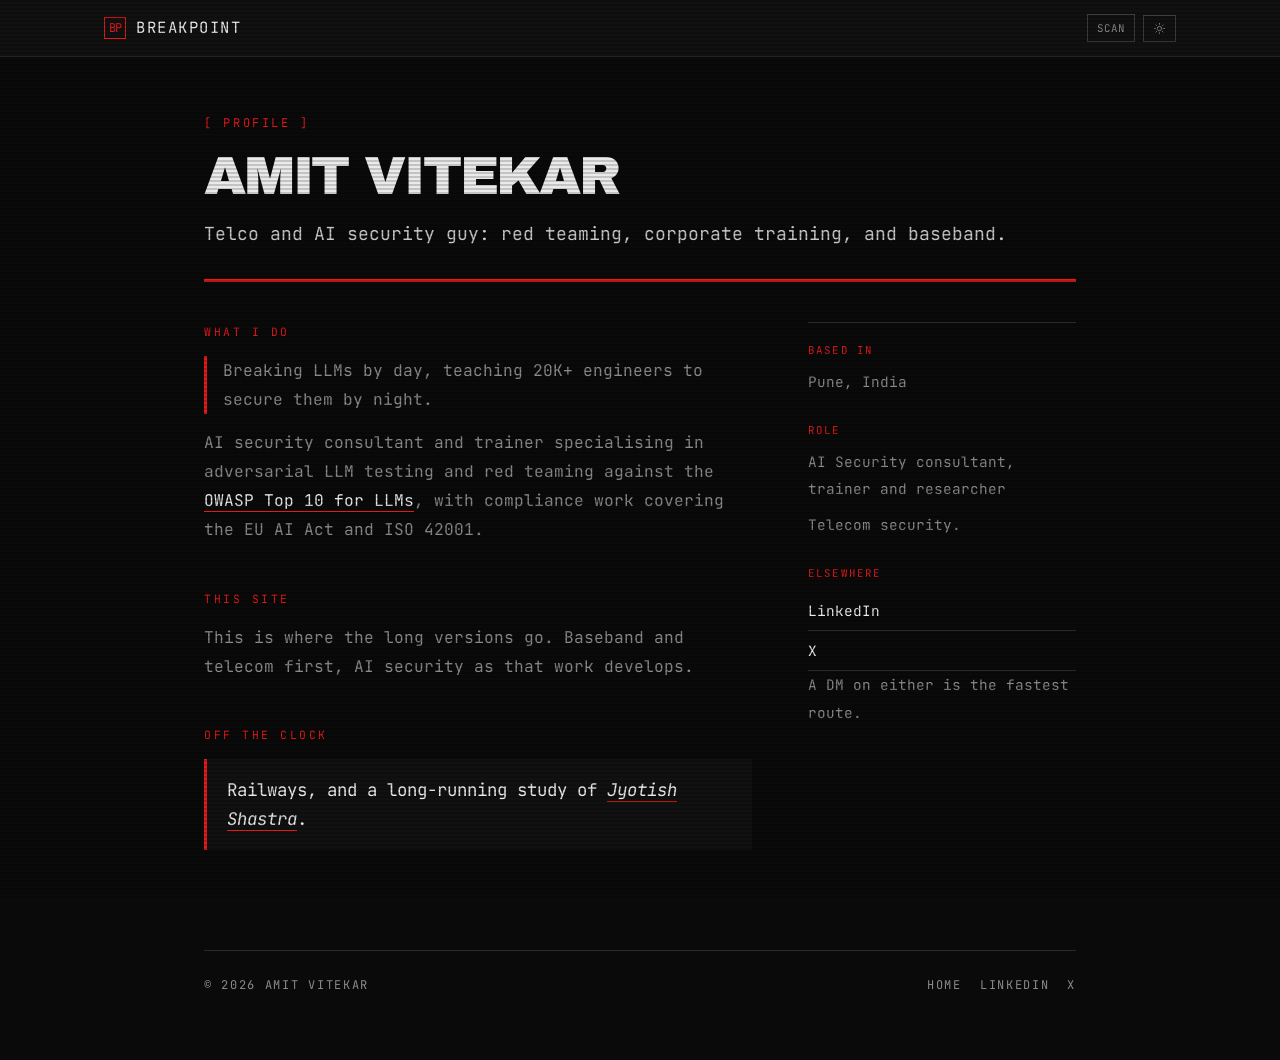
==== about/index.html @ 8fc72f92 "Breakpoint: static blog for baseband and telco security notes CVE-2023-24033 writeup, an about page," ====
<!DOCTYPE html>
<html lang="en" data-theme="dark">
<head>
<meta charset="utf-8">
<meta name="viewport" content="width=device-width, initial-scale=1">
<title>About — Amit Vitekar</title>
<meta name="description" content="Amit Vitekar: AI security red teaming, enterprise training, and baseband research.">
<meta property="og:type" content="profile">
<meta property="og:title" content="About — Amit Vitekar">
<meta property="og:description" content="AI security red teaming, enterprise training, and baseband research.">
<meta name="color-scheme" content="light dark">
<meta name="theme-color" content="#0A0A0A">
<link rel="icon" href="data:image/svg+xml,<svg xmlns='http://www.w3.org/2000/svg' viewBox='0 0 32 32'><rect width='32' height='32' fill='%230A0A0A'/><rect x='2' y='2' width='28' height='28' fill='none' stroke='%23E61919'/><text x='16' y='22' font-family='monospace' font-size='12' fill='%23EAEAEA' text-anchor='middle'>BP</text></svg>">
<script>
  (function () {
    try {
      if (localStorage.getItem('theme') === 'light')
        document.documentElement.setAttribute('data-theme', 'light');
      if (localStorage.getItem('scan') === 'off')
        document.documentElement.setAttribute('data-scan', 'off');
    } catch (e) {}
  })();
</script>
<link rel="preconnect" href="https://fonts.googleapis.com">
<link rel="preconnect" href="https://fonts.gstatic.com" crossorigin>
<link href="https://fonts.googleapis.com/css2?family=Archivo+Black&family=JetBrains+Mono:wght@400;500;700&display=swap" rel="stylesheet">
<style>
  :root{
    --canvas:#F4F4F0; --surface:#FFFFFF; --surface-2:#EAE8E3;
    --ink:#0A0A0A; --ink-soft:#222; --ink-mute:#5F5F5C;
    --line:#D2D0CA; --line-strong:#0A0A0A;
    --red:#C41414; --red-soft:#F6E2E2;
    --mono:'JetBrains Mono',ui-monospace,Menlo,monospace;
  }
  [data-theme="dark"]{
    --canvas:#0A0A0A; --surface:#111111; --surface-2:#080808;
    --ink:#EAEAEA; --ink-soft:#C8C8C8; --ink-mute:#8A8A8A;
    --line:#2A2A2A; --line-strong:#3D3D3D;
    --red:#E61919; --red-soft:rgba(230,25,25,.14);
  }
  *,*::before,*::after{box-sizing:border-box;border-radius:0}
  body{
    margin:0;background:var(--canvas);color:var(--ink-soft);
    font-family:var(--mono);font-size:16.8px;line-height:1.75;
    -webkit-font-smoothing:antialiased;
  }
  a{color:inherit;text-decoration:none}
  ::selection{background:var(--red);color:var(--canvas)}

  html[data-theme="dark"] body::after{
    content:"";position:fixed;inset:0;pointer-events:none;z-index:9998;opacity:.30;
    background:repeating-linear-gradient(0deg,
      transparent,transparent 2px,rgba(0,0,0,.55) 2px,rgba(0,0,0,.55) 4px);
  }
  html[data-scan="off"] body::after{display:none!important}
  html[data-theme="light"] body::after{display:none!important}

  .skip{
    position:absolute;left:-9999px;top:0;background:var(--red);color:var(--canvas);
    padding:10px 16px;font-size:13.2px;letter-spacing:.1em;text-transform:uppercase;z-index:9999;
  }
  .skip:focus{left:8px;top:8px}

  .topbar{background:var(--surface);border-bottom:1px solid var(--line)}
  .topbar-in{
    max-width:1120px;margin:0 auto;padding:0 24px;height:56px;
    display:flex;align-items:center;justify-content:space-between;gap:16px;
  }
  .brand{display:flex;align-items:center;gap:10px;font-size:15.6px;
    letter-spacing:.1em;text-transform:uppercase;color:var(--ink)}
  .brand .mark{
    width:22px;height:22px;display:grid;place-items:center;
    border:1px solid var(--red);color:var(--red);
    font-size:12px;letter-spacing:-.05em;
  }
  .tools{display:flex;align-items:center;gap:8px}
  .btn{
    appearance:none;background:transparent;border:1px solid var(--line-strong);
    color:var(--ink-mute);font-family:var(--mono);font-size:10.8px;
    letter-spacing:.1em;text-transform:uppercase;padding:6px 9px;cursor:pointer;
  }
  .btn:hover{color:var(--red);border-color:var(--red)}
  .ic-sun{display:none}
  [data-theme="dark"] .ic-sun{display:block}
  [data-theme="dark"] .ic-moon{display:none}

  main{max-width:920px;margin:0 auto;padding:56px 24px 0}

  .kicker{
    font-size:12px;letter-spacing:.22em;text-transform:uppercase;
    color:var(--red);margin-bottom:16px;
  }
  h1{
    font-family:'Archivo Black','Arial Black',system-ui,sans-serif;
    font-weight:400;text-transform:uppercase;letter-spacing:-.04em;
    line-height:.95;font-size:clamp(2rem,5vw,3.4rem);
    color:var(--ink);margin:0 0 18px;
  }
  .standfirst{
    font-size:18px;line-height:1.5;color:var(--ink-soft);
    margin:0;white-space:nowrap;
  }
  @media (max-width:880px){ .standfirst{white-space:normal} }
  .rule{height:3px;background:var(--red);margin:32px 0 40px}

  .grid{display:grid;grid-template-columns:minmax(0,1fr) 268px;gap:0 56px;align-items:start}
  .body{min-width:0}

  .rail{position:sticky;top:80px;border-top:1px solid var(--line);padding-top:18px}
  .rail-block{margin:0 0 26px}
  .rail-block h2{
    font-size:10.8px;letter-spacing:.2em;text-transform:uppercase;
    color:var(--red);font-weight:400;margin:0 0 8px;
  }
  .rail-block p{margin:0;font-size:14.4px;line-height:1.9;color:var(--ink-mute)}
  .rail-block p.rail-gap{margin-top:8px}
  .rail-block a{
    display:block;font-size:14.4px;color:var(--ink);
    border-bottom:1px solid var(--line);padding:7px 0;
  }
  .rail-block a:hover{color:var(--red);border-color:var(--red)}
  .rail-note{font-size:13.2px;line-height:1.7;color:var(--ink-mute);margin:10px 0 0}

  .sect{max-width:100%;margin:0 0 44px}
  .sect h2{
    font-size:11.4px;letter-spacing:.22em;text-transform:uppercase;
    color:var(--red);font-weight:400;margin:0 0 14px;
  }
  .sect p{font-size:16.2px;line-height:1.8;color:var(--ink-mute);margin:0 0 14px}
  .sect p a{color:var(--ink);border-bottom:1px solid var(--red)}
  .sect p a:hover{color:var(--red)}
  .sect p:last-child{margin-bottom:0}
  .lead{
    font-size:18px;line-height:1.65;color:var(--ink);
    border-left:3px solid var(--red);padding-left:16px;margin-bottom:22px;
  }
  .note{
    border-left:3px solid var(--red);background:var(--surface);
    padding:16px 20px;margin:0;
  }
  .note p{margin:0;color:var(--ink);font-size:17.4px;line-height:1.7}


  footer{
    border-top:1px solid var(--line);margin-top:56px;padding:24px 0 64px;
    display:flex;flex-wrap:wrap;gap:14px;justify-content:space-between;
    font-size:12px;letter-spacing:.14em;text-transform:uppercase;
    color:var(--ink-mute);
  }
  .foot-links{display:flex;gap:18px;flex-wrap:wrap}
  .foot-links a:hover{color:var(--red)}

  @media (max-width:900px){
    .grid{grid-template-columns:1fr;gap:0}
    .rail{
      position:static;order:2;margin-top:44px;
      display:grid;grid-template-columns:1fr 1fr;gap:0 28px;
    }
    .rail-note{grid-column:1 / -1}
  }
  @media (max-width:700px){
    main{padding:40px 20px 0}
    .topbar-in{padding:0 20px}
    .rail{grid-template-columns:1fr}
  }
  :focus-visible{outline:2px solid var(--red);outline-offset:3px}
</style>
<link rel="canonical" href="https://r00tb3.github.io/breakpoint/about/">
<meta property="og:url" content="https://r00tb3.github.io/breakpoint/about/">
</head>
<body>

<a class="skip" href="#profile">Skip to profile</a>

<div class="topbar">
  <div class="topbar-in">
    <a class="brand" href="../">
      <span class="mark">BP</span>
      <span>Breakpoint</span>
    </a>
    <div class="tools">
      <button id="scan-toggle" class="btn" type="button"
              aria-label="Toggle scanlines" title="Toggle scanlines">SCAN</button>
      <button id="theme-toggle" class="btn" type="button"
              aria-label="Toggle colour theme" title="Toggle colour theme">
        <svg class="ic ic-sun" width="13" height="13" viewBox="0 0 24 24" fill="none"
             stroke="currentColor" stroke-width="1.6" stroke-linecap="round" aria-hidden="true">
          <circle cx="12" cy="12" r="4"/>
          <path d="M12 2.5v2M12 19.5v2M2.5 12h2M19.5 12h2M5.2 5.2l1.4 1.4M17.4 17.4l1.4 1.4M18.8 5.2l-1.4 1.4M6.6 17.4l-1.4 1.4"/>
        </svg>
        <svg class="ic ic-moon" width="13" height="13" viewBox="0 0 24 24" fill="none"
             stroke="currentColor" stroke-width="1.6" stroke-linecap="round" aria-hidden="true">
          <path d="M20 14.5A8.2 8.2 0 1 1 9.5 4a6.6 6.6 0 0 0 10.5 10.5z"/>
        </svg>
      </button>
    </div>
  </div>
</div>

<main id="profile">
  <div class="kicker">[ Profile ]</div>
  <h1>Amit Vitekar</h1>
  <p class="standfirst">
    Telco and AI security guy: red teaming, corporate training, and baseband.
  </p>

  <div class="rule"></div>

  <div class="grid">
    <div class="body">

      <section class="sect">
        <h2>What I do</h2>
        <p class="lead">Breaking LLMs by day, teaching 20K+ engineers to secure them by night.</p>
        <p>
          AI security consultant and trainer specialising in adversarial LLM testing and red
          teaming against the
          <a href="https://owasp.org/www-project-top-10-for-large-language-model-applications/" rel="noopener">OWASP Top 10 for LLMs</a>,
          with compliance work covering the EU AI Act and ISO 42001.
        </p>
      </section>

      <section class="sect">
        <h2>This site</h2>
        <p>
          This is where the long versions go. Baseband and telecom first, AI security as that
          work develops.
        </p>
      </section>

      <section class="sect">
        <h2>Off the clock</h2>
        <div class="note">
          <p>Railways, and a long-running study of
            <a href="https://en.wikipedia.org/wiki/Jyoti%E1%B8%A5%C5%9B%C4%81stra" rel="noopener"><em>Jyotish Shastra</em></a>.</p>
        </div>
      </section>

    </div>

    <aside class="rail">
      <div class="rail-block">
        <h2>Based in</h2>
        <p>Pune, India</p>
      </div>
      <div class="rail-block">
        <h2>Role</h2>
        <p>AI Security consultant, trainer and researcher</p>
        <p class="rail-gap">Telecom security.</p>
      </div>
      <div class="rail-block">
        <h2>Elsewhere</h2>
        <a href="https://www.linkedin.com/in/amitvitekar/" rel="me noopener">LinkedIn</a>
        <a href="https://x.com/r00tb3" rel="me noopener">X</a>
        <p class="rail-note">A DM on either is the fastest route.</p>
      </div>
    </aside>
  </div>

  <footer>
    <span>&copy; 2026 Amit Vitekar</span>
    <span class="foot-links">
      <a href="../">Home</a>
      <a href="https://www.linkedin.com/in/amitvitekar/" rel="me noopener">LinkedIn</a>
      <a href="https://x.com/r00tb3" rel="me noopener">X</a>
    </span>
  </footer>
</main>

<script>
  (function () {
    var root = document.documentElement;
    var theme = document.getElementById('theme-toggle');
    var scan = document.getElementById('scan-toggle');
    if (theme) theme.addEventListener('click', function () {
      var next = root.getAttribute('data-theme') === 'dark' ? 'light' : 'dark';
      root.setAttribute('data-theme', next);
      try { localStorage.setItem('theme', next); } catch (e) {}
    });
    if (scan) scan.addEventListener('click', function () {
      var off = root.getAttribute('data-scan') === 'off';
      root.setAttribute('data-scan', off ? 'on' : 'off');
      try { localStorage.setItem('scan', off ? 'on' : 'off'); } catch (e) {}
    });
  })();
</script>
</body>
</html>
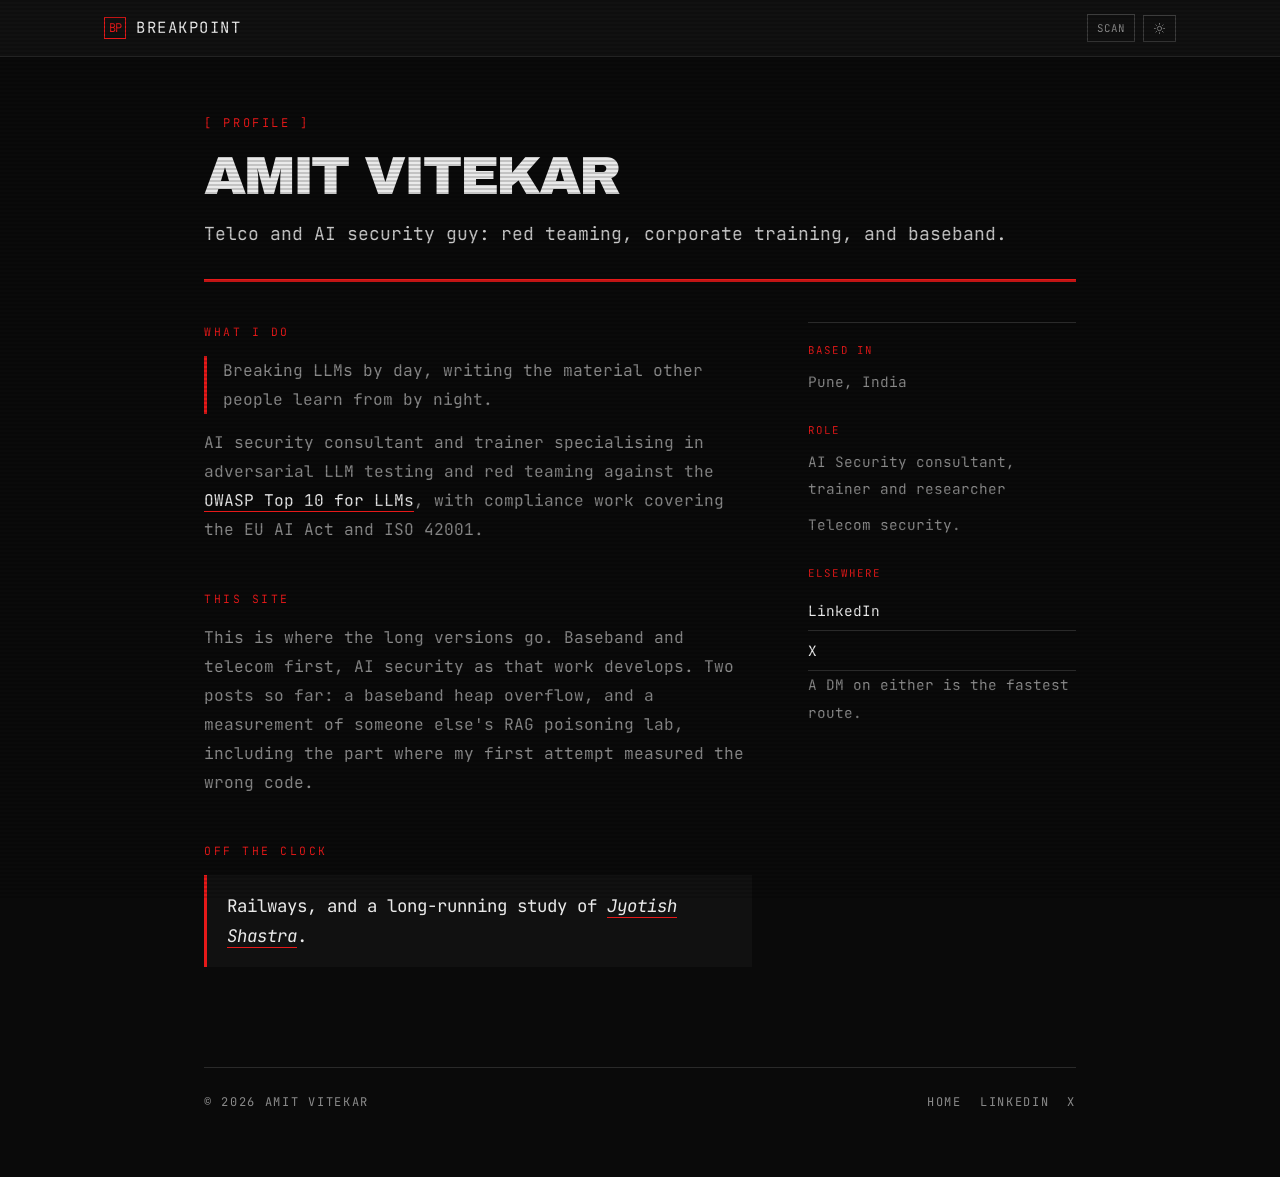
==== commit bdad0629: "About page: drop the 20K figure, mention both posts The 20K number was unsourced and contradicted th" ====
--- a/about/index.html
+++ b/about/index.html
@@ -211,7 +211,7 @@
 
       <section class="sect">
         <h2>What I do</h2>
-        <p class="lead">Breaking LLMs by day, teaching 20K+ engineers to secure them by night.</p>
+        <p class="lead">Breaking LLMs by day, writing the material other people learn from by night.</p>
         <p>
           AI security consultant and trainer specialising in adversarial LLM testing and red
           teaming against the
@@ -224,7 +224,9 @@
         <h2>This site</h2>
         <p>
           This is where the long versions go. Baseband and telecom first, AI security as that
-          work develops.
+          work develops. Two posts so far: a baseband heap overflow, and a measurement of
+          someone else's RAG poisoning lab, including the part where my first attempt measured
+          the wrong code.
         </p>
       </section>
 
